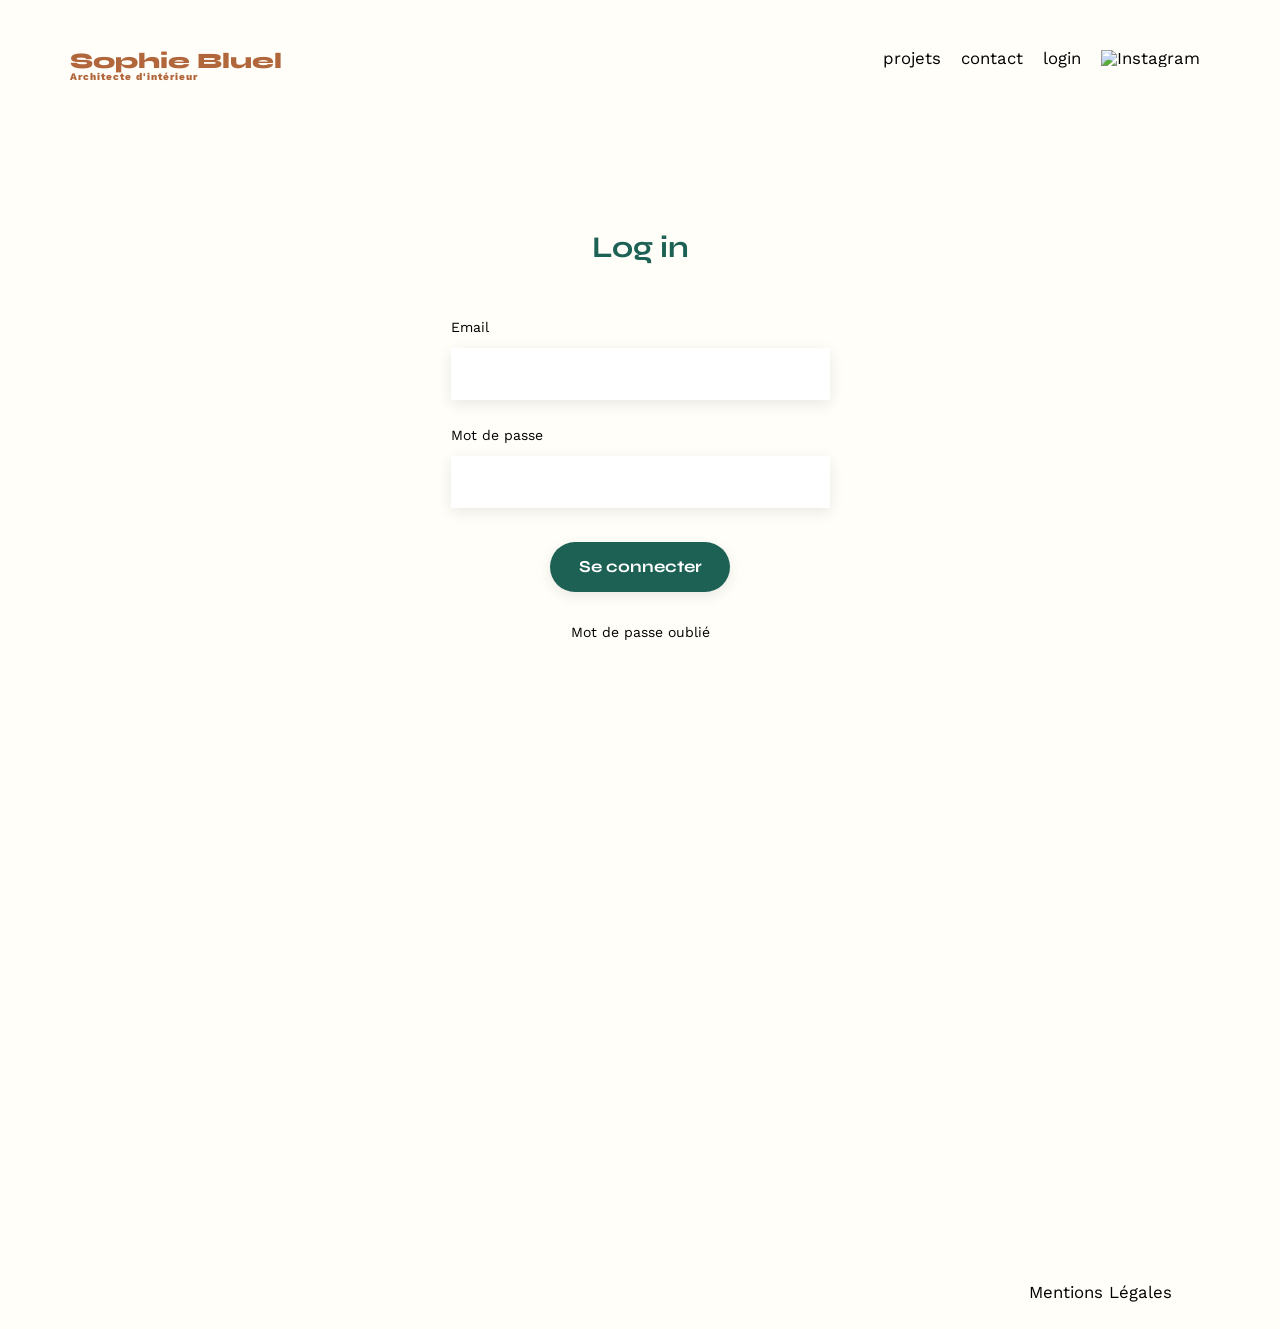
==== FrontEnd/login.html @ 98c7a56c "Ajout page login.html" ====
<!doctype html>
<html lang="fr">
  <head>
    <meta charset="UTF-8" />
    <title>Sophie Bluel - Login</title>
    <meta name="viewport" content="width=device-width, initial-scale=1.0" />
    <link rel="preconnect" href="https://fonts.googleapis.com" />
    <link rel="preconnect" href="https://fonts.gstatic.com" crossorigin />
    <link
      href="https://fonts.googleapis.com/css2?family=Syne:wght@700;800&family=Work+Sans&display=swap"
      rel="stylesheet"
    />
    <meta name="description" content="" />
    <link rel="stylesheet" href="./assets/style.css" />
    <script src="script.js" defer></script>
  </head>
  <body>
    <header>
      <h1>Sophie Bluel <span>Architecte d'intérieur</span></h1>
      <nav>
        <ul>
          <li>projets</li>
          <li>contact</li>
          <li>login</li>
          <!-- mettre en gras login  -->
          <li><img src="./assets/icons/instagram.png" alt="Instagram" /></li>
        </ul>
      </nav>
    </header>
    <section id="login">
      <h2>Log in</h2>
      <form action="#" method="post">
        <label for="email">Email</label>
        <input type="email" name="email" id="email" />
        <label for="passeword">Mot de passe</label>
        <input type="passeword" name="passeword" id="passeword" />
        <input type="submit" value="Se connecter" />
        <p>Mot de passe oublié</p>
        <!-- a souligner ou lien ? -->
      </form>
    </section>
    <footer>
      <nav>
        <ul>
          <li>Mentions Légales</li>
        </ul>
      </nav>
    </footer>
  </body>
</html>
---- FrontEnd/assets/style.css ----
/* http://meyerweb.com/eric/tools/css/reset/
   v2.0 | 20110126
   License: none (public domain)
*/

html, body, div, span, applet, object, iframe,
h1, h2, h3, h4, h5, h6, p, blockquote, pre,
a, abbr, acronym, address, big, cite, code,
del, dfn, em, img, ins, kbd, q, s, samp,
small, strike, strong, sub, sup, tt, var,
b, u, i, center,
dl, dt, dd, ol, ul, li,
fieldset, form, label, legend,
table, caption, tbody, tfoot, thead, tr, th, td,
article, aside, canvas, details, embed,
figure, figcaption, footer, header, hgroup,
menu, nav, output, ruby, section, summary,
time, mark, audio, video {
	margin: 0;
	padding: 0;
	border: 0;
	font-size: 100%;
	font: inherit;
	vertical-align: baseline;
}
/* HTML5 display-role reset for older browsers */
article, aside, details, figcaption, figure,
footer, header, hgroup, menu, nav, section {
	display: block;
}
body {
	line-height: 1;
	background-color: #FFFEF8;
}
ol, ul, a {
	list-style: none;
	color: black;
	text-decoration: none;
}
blockquote, q {
	quotes: none;
}
blockquote:before, blockquote:after,
q:before, q:after {
	content: '';
	content: none;
}
table {
	border-collapse: collapse;
	border-spacing: 0;
}
/** end reset css**/
body {
	max-width: 1140px;
	margin:auto;
	font-family: 'Work Sans' ;
	font-size: 14px;
}
header {
	display: flex;
	justify-content: space-between;
	margin: 50px 0
}
section {
	margin: 50px 0
}

h1{
	display: flex;
	flex-direction: column;
	font-family: 'Syne';
	font-size: 22px;
	font-weight: 800;
	color: #B1663C
}

h1 > span {
	font-family: 'Work Sans';
	font-size:10px;
	letter-spacing: 0.1em;
;
}

h2{
	font-family: 'Syne';
	font-weight: 700;
	font-size: 30px;
	color: #1D6154
}
nav ul {
	display: flex;
	align-items: center;
	list-style-type: none;

}
nav li {
	padding: 0 10px;
	font-size: 1.2em;
}

li:hover {
	color: #B1663C;
}
#introduction {
	display: flex;
	align-items: center;
}
#introduction figure {
	flex: 1
}
#introduction img {
	display: block;
	margin: auto;
	width: 80%;
}

#introduction article {
	flex: 1
}
#introduction h2 {
	margin-bottom: 1em;
}

#introduction p {
	margin-bottom: 0.5em;
}

/* Ajout css bouttons :  */

#portfolio .buttons{
	display: flex;
	flex-direction: row;
	justify-content: center;
	gap: 10px;
	height: 37px;
	padding: 50px 0 50px 0;
}
#portfolio .buttons #tous{
	background-color: #1D6154;
	color: white;
}

#portfolio .buttons button{
	font-family: 'Syne';
	font-weight: 700;
	color: #1D6154;
	background-color: white;
	border: 2px solid #1D6154;
	text-align: center;
	border-radius: 60px ;
	padding: 10px;
}

#portfolio h2 {
	text-align: center;
	margin-bottom: 1em;
}
.gallery {
	width: 100%;
	display: grid;
	grid-template-columns: 1fr 1fr 1fr;
	grid-column-gap: 20px;
	grid-row-gap: 20px;
}

.gallery img {
	width: 100%;

}
#contact{
	width: 50%;
	margin: auto;
}

#login{
	padding-top: 100px;
	width: 379px;
	margin: auto;
	height: 1024px;
}

#contact,
#login > * {
	text-align: center;

}
#contact h2{
	margin-bottom: 20px;
}
form {
	text-align: left;
	margin-top:30px;
	display: flex;
	flex-direction: column;

}

input {
	height: 50px;
	font-size: 1.2em;
	border: none;
	box-shadow: 0px 4px 14px rgba(0, 0, 0, 0.09);
	}
label {
	margin: 2em 0 1em 0;
	display: flex;
	justify-content: flex-start;
	
}
#contact textarea {
	border: none;
	box-shadow: 0px 4px 14px rgba(0, 0, 0, 0.09);
 	resize: none;
	/* pour eviter dagrandir la zone  */
}

input[type="submit"]{
	font-family: 'Syne';
	font-weight: 700;
	color: white;
	background-color: #1D6154;
	margin : 2em auto ;
	width: 180px;
	text-align: center;
	border-radius: 60px ;
}

footer nav ul {
	display: flex;
	justify-content: flex-end;
	margin: 2em
}
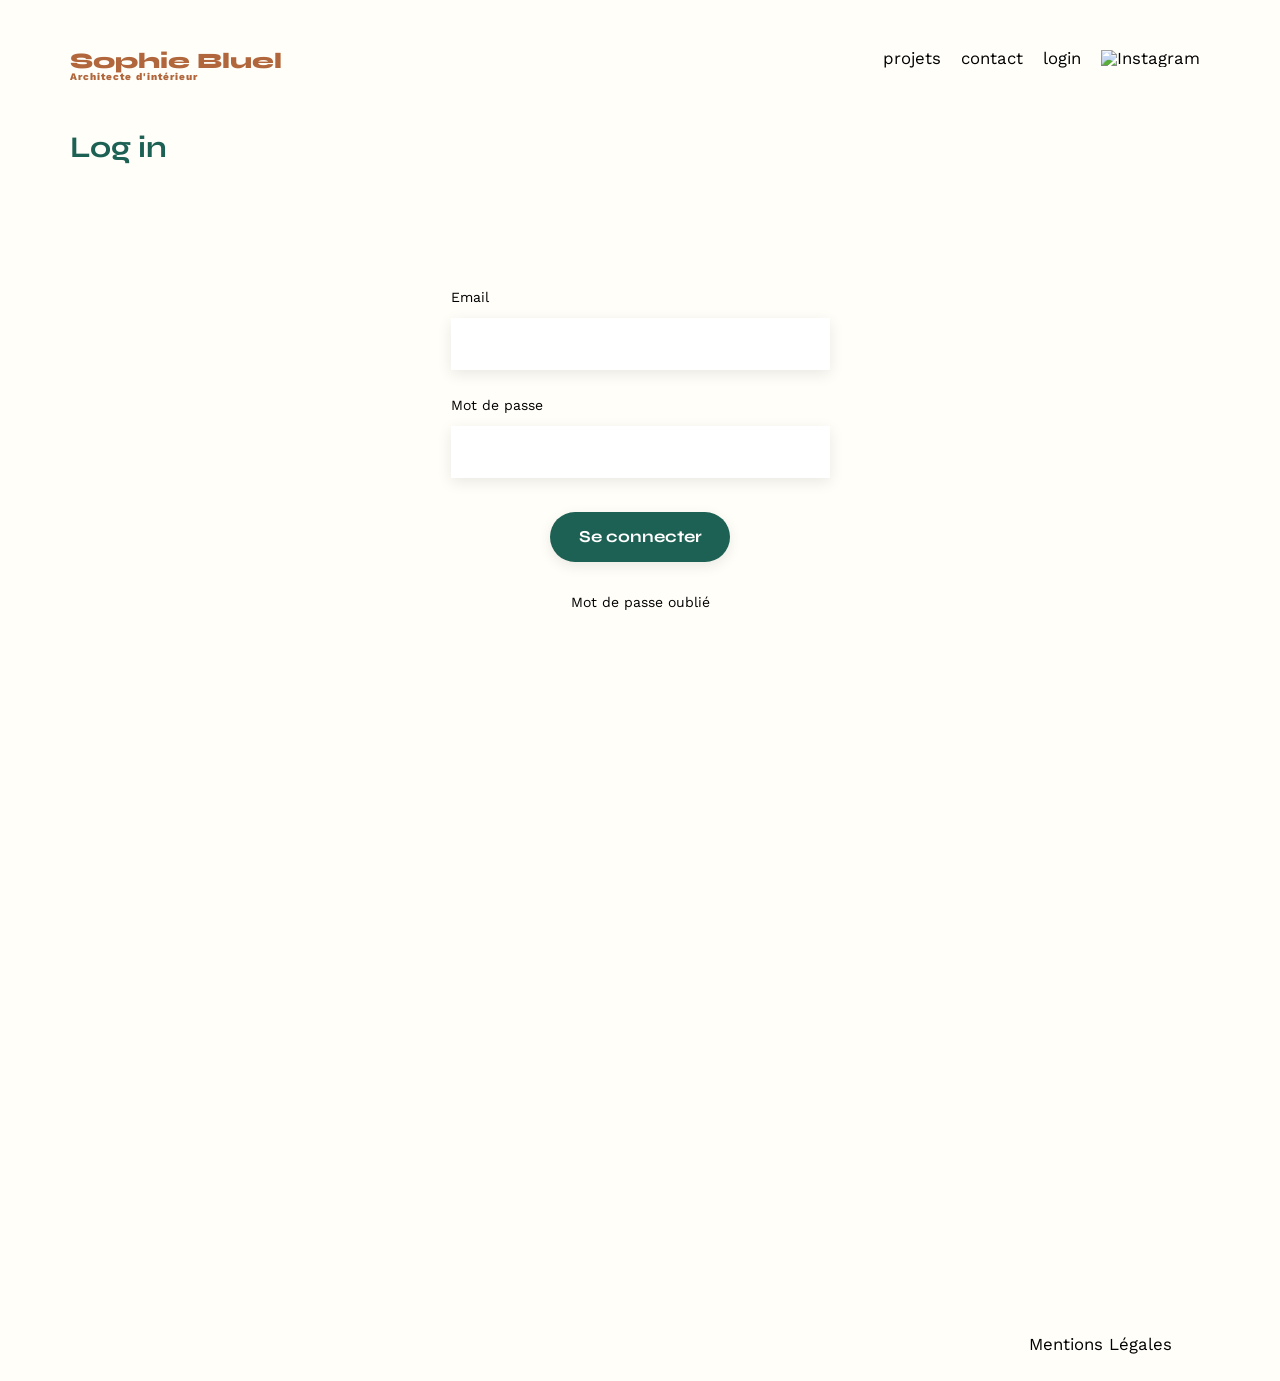
==== commit 6686f5c2: "Fin etape 5.2" ====
--- a/FrontEnd/login.html
+++ b/FrontEnd/login.html
@@ -19,7 +19,7 @@
       <h1>Sophie Bluel <span>Architecte d'intérieur</span></h1>
       <nav>
         <ul>
-          <li>projets</li>
+          <li><a href="index.html">projets</a></li>
           <li>contact</li>
           <li>login</li>
           <!-- mettre en gras login  -->
@@ -27,14 +27,15 @@
         </ul>
       </nav>
     </header>
-    <section id="login">
+    <section>
       <h2>Log in</h2>
-      <form action="#" method="post">
+      <form action="#" method="post" id="login">
         <label for="email">Email</label>
         <input type="email" name="email" id="email" />
-        <label for="passeword">Mot de passe</label>
-        <input type="passeword" name="passeword" id="passeword" />
+        <label for="password">Mot de passe</label>
+        <input type="password" name="password" id="password" />
         <input type="submit" value="Se connecter" />
+        <!-- <p class="error-message"></p> -->
         <p>Mot de passe oublié</p>
         <!-- a souligner ou lien ? -->
       </form>
--- a/FrontEnd/assets/style.css
+++ b/FrontEnd/assets/style.css
@@ -231,3 +231,15 @@
 	margin: 2em
 }
 
+/* Ajout message d'erreur sur login.html:  */
+.error-message {
+  color: red;
+  margin-top: 20px;
+  font-weight: bold;
+}
+
+
+/* a revoir  */
+form p:firstchild{
+	text-decoration: underline;
+}
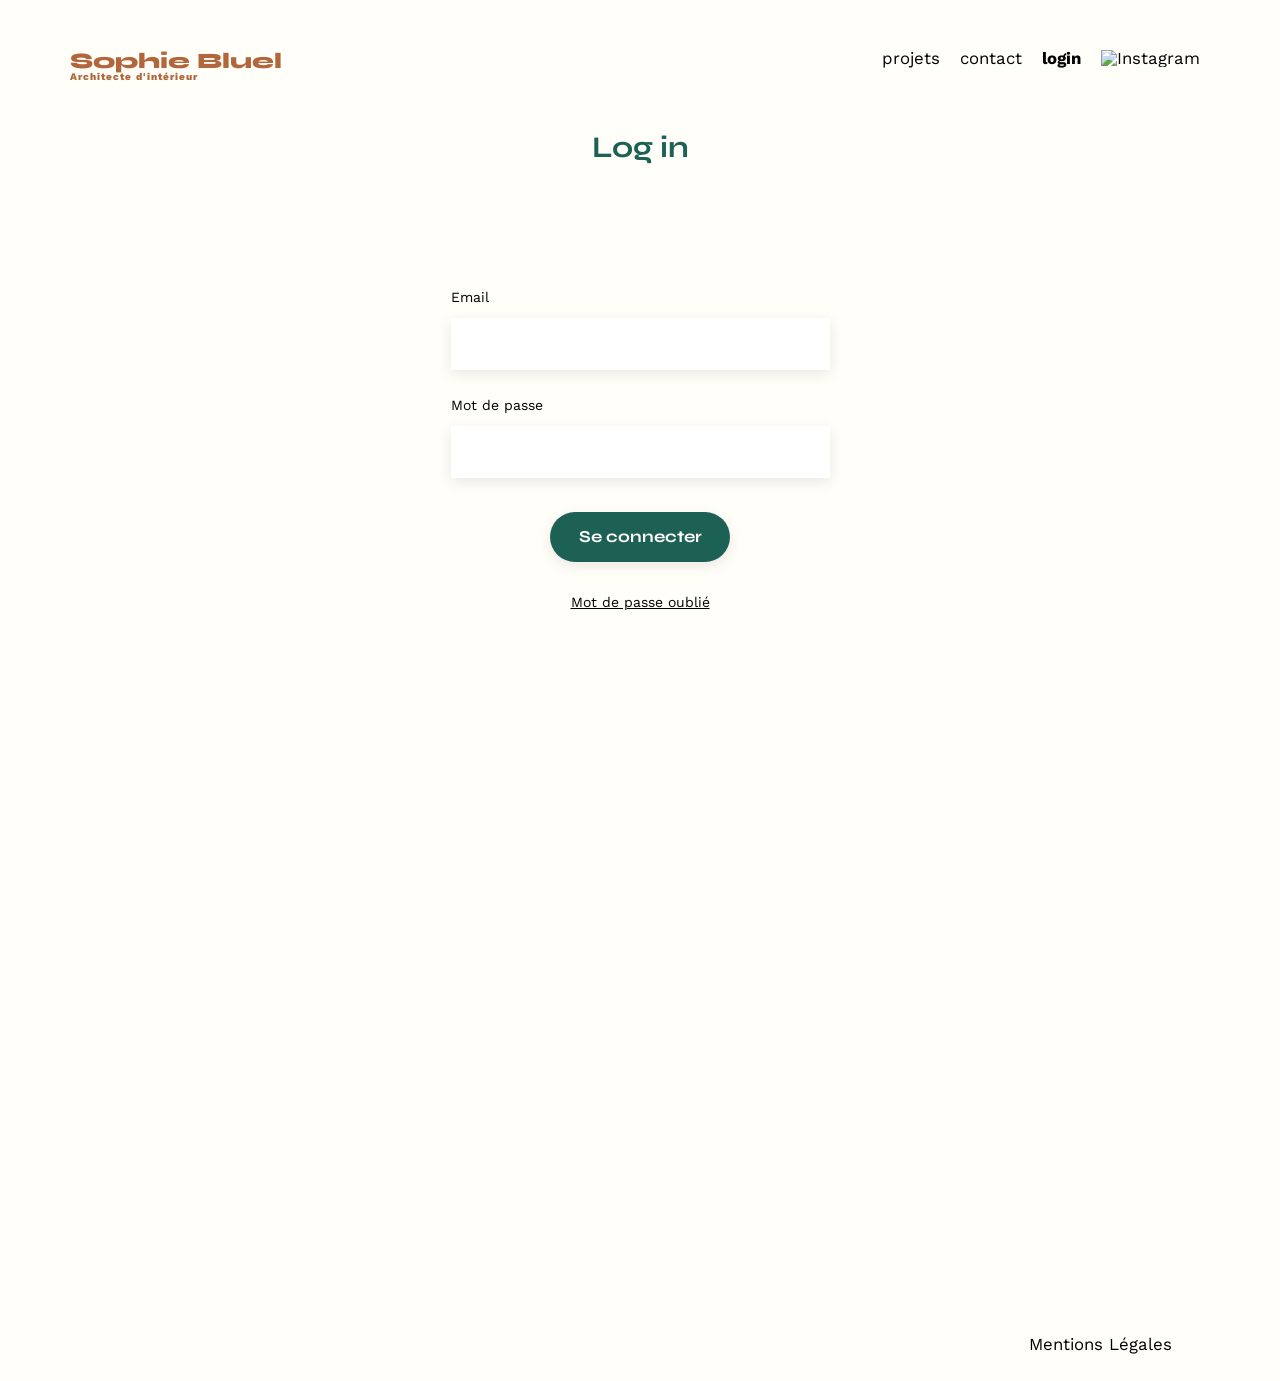
==== commit f238b638: "Fin de ETAPE 5.2 Page de connexion : Elaborez l'authentification de l'utilisateur" ====
--- a/FrontEnd/login.html
+++ b/FrontEnd/login.html
@@ -12,7 +12,7 @@
     />
     <meta name="description" content="" />
     <link rel="stylesheet" href="./assets/style.css" />
-    <script src="script.js" defer></script>
+    <script src="./login.js" defer></script>
   </head>
   <body>
     <header>
@@ -21,13 +21,13 @@
         <ul>
           <li><a href="index.html">projets</a></li>
           <li>contact</li>
-          <li>login</li>
-          <!-- mettre en gras login  -->
+          <li id="logbold">login</li>
           <li><img src="./assets/icons/instagram.png" alt="Instagram" /></li>
         </ul>
       </nav>
     </header>
-    <section>
+    <section id="loginsection">
+      <!-- mettre en gras login dans la nav bar / login centré / pq email centré relou -->
       <h2>Log in</h2>
       <form action="#" method="post" id="login">
         <label for="email">Email</label>
@@ -36,7 +36,7 @@
         <input type="password" name="password" id="password" />
         <input type="submit" value="Se connecter" />
         <!-- <p class="error-message"></p> -->
-        <p>Mot de passe oublié</p>
+        <p id="forgot">Mot de passe oublié</p>
         <!-- a souligner ou lien ? -->
       </form>
     </section>
--- a/FrontEnd/assets/style.css
+++ b/FrontEnd/assets/style.css
@@ -178,6 +178,10 @@
 	margin: auto;
 	height: 1024px;
 }
+#loginsection h2{
+	display: flex;
+	justify-content: center;
+}
 
 #contact,
 #login > * {
@@ -239,7 +243,11 @@
 }
 
 
-/* a revoir  */
-form p:firstchild{
+/* a revoir 
+#login p:last-child {
+  text-decoration: underline;
+} */
+
+#forgot{
 	text-decoration: underline;
 }
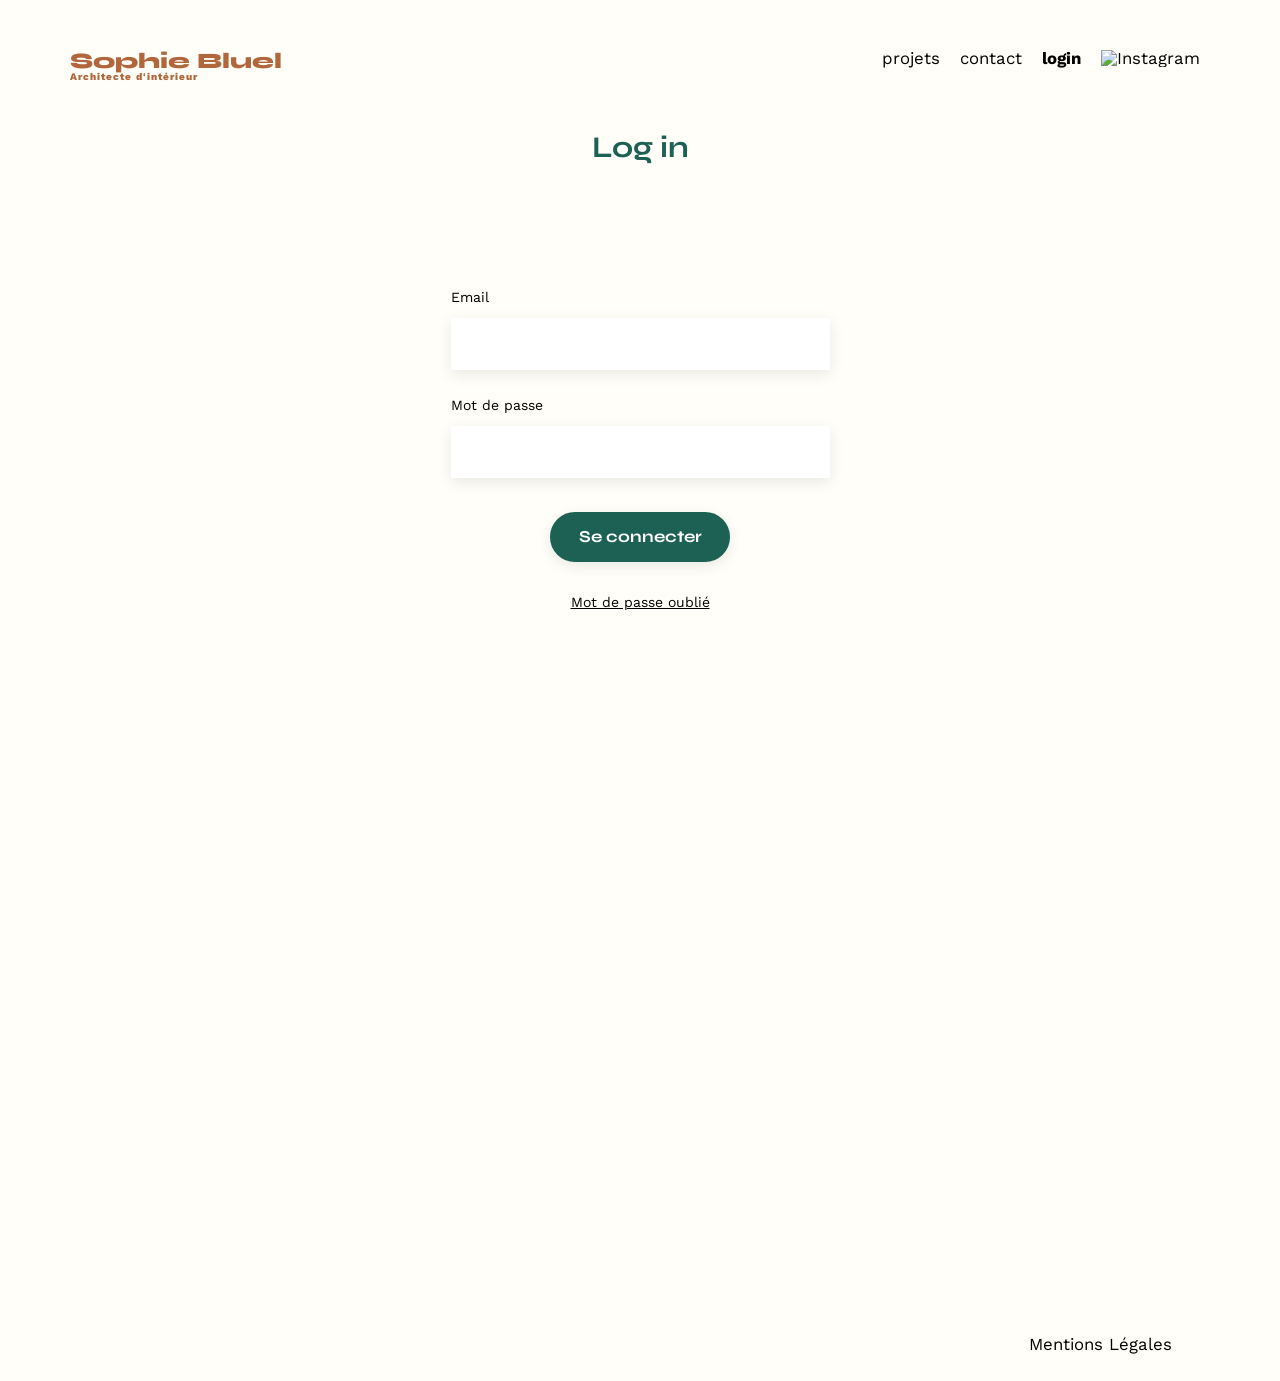
==== commit a4a1bfb3: "Ajout etape 7 , suppression avec poubelle" ====
--- a/FrontEnd/login.html
+++ b/FrontEnd/login.html
@@ -27,7 +27,6 @@
       </nav>
     </header>
     <section id="loginsection">
-      <!-- mettre en gras login dans la nav bar / login centré / pq email centré relou -->
       <h2>Log in</h2>
       <form action="#" method="post" id="login">
         <label for="email">Email</label>
@@ -37,7 +36,6 @@
         <input type="submit" value="Se connecter" />
         <!-- <p class="error-message"></p> -->
         <p id="forgot">Mot de passe oublié</p>
-        <!-- a souligner ou lien ? -->
       </form>
     </section>
     <footer>
--- a/FrontEnd/assets/style.css
+++ b/FrontEnd/assets/style.css
@@ -59,10 +59,15 @@
 header {
 	display: flex;
 	justify-content: space-between;
-	margin: 50px 0
-}
+	margin: 50px 0;
+}
+
+#header-index{
+display: block;
+}
+
 section {
-	margin: 50px 0
+	margin: 50px 0;
 }
 
 h1{
@@ -199,6 +204,11 @@
 
 }
 
+#modalajoutphoto form{
+	width: 70%;
+	margin: 0 auto;
+}
+
 input {
 	height: 50px;
 	font-size: 1.2em;
@@ -217,8 +227,9 @@
  	resize: none;
 	/* pour eviter dagrandir la zone  */
 }
-
-input[type="submit"]{
+/* verifier style bouton ajouter photo */
+input[type="submit"],
+#ajouterPhoto{
 	font-family: 'Syne';
 	font-weight: 700;
 	color: white;
@@ -227,6 +238,8 @@
 	width: 180px;
 	text-align: center;
 	border-radius: 60px ;
+	border: 2px solid #1D6154;
+	cursor: pointer;
 }
 
 footer nav ul {
@@ -250,4 +263,146 @@
 
 #forgot{
 	text-decoration: underline;
-}+}
+
+
+/* Style mode édition :  */
+
+
+#titre{
+	display: flex;
+	justify-content: space-between;
+}
+#titre h1{
+	display: flex;
+	justify-content: left;
+}
+
+#bandeaunoir{
+	display: flex;
+	justify-content: center;
+	align-items: center;
+	gap: 5px;
+	background-color: black;
+	color: white;
+	width: 100%;
+	height: 59px;
+	/* revoir margin top et cotés  */
+}
+
+#modifier{
+	display: flex;
+	gap: 5px;
+}
+
+
+
+/* /* MODALE  *A REVOIR  */
+
+.modal{
+	display: flex;
+  justify-content: center;
+  align-items: center;
+	position: fixed;
+	top : 0;
+	left: 0; 
+	width: 100%;
+	height: 100%;
+	background: rgb(0, 0, 0, 0.8);
+}
+
+.modal-wrapper{
+	position: absolute;
+	display: flex;
+	flex-direction: column;
+	margin: 0;
+	background-color: #fff;
+	width: 600px;
+	height: 600px;
+	/* max-width: calc(100vw-20px);
+	max-height: calc(100vh-20px); */
+	padding: 20px;
+	overflow: auto;
+	/* BARRE POUR DESCENDRE  */
+
+}
+.js-modal-close{
+	padding: 8px 10px;
+	border: none;
+	font-size: 18px;
+	position: absolute;
+	top: 10px;
+	right: 10px;
+	background-color: #fff;
+	cursor: pointer;
+}
+
+/* le trait : */
+#trait {
+    height: 1px;
+    width: 75%;
+    margin: 20px auto 0; /* 👈 espace au-dessus */
+    background-color: #B3B3B3;
+}
+
+/* modal  */
+
+#modal-gallery {
+  width: 100%;
+  display: flex;
+  flex-direction: column;
+  align-items: center; /* ❤️ centre le titre + galerie + bouton */
+}
+
+.titremodale{
+  text-align: center;
+  width: 100%;
+  font-size: 1.5em;
+}
+
+/* Centrer le bouton Ajouter une photo */
+#ajouterPhoto {
+  display: block;
+  margin: 20px auto;
+  height: 36px;
+}
+
+
+.modal-gallery {
+  display: flex;
+  flex-wrap: wrap;
+  gap: 15px;
+  padding: 20px 75px;
+}
+
+/* photos modal OK  */
+.modal-gallery figure {
+  width: 76.86px;
+  height: 102.57px;
+  position: relative; /* indispensable pour place la bin */
+  overflow: hidden;
+  margin: 0;
+}
+
+.modal-gallery img {
+   width: 76.86px;
+  height: 102.57px;
+  object-fit: cover;
+
+}
+
+/* Icône poubelle OK */
+.trash-icon {
+  position: absolute;
+  top: 5px;
+  right: 5px;
+  background-color: black;
+  color: white;
+  padding: 3px;
+  font-size: 11px;
+  border-radius: 2px;
+  cursor: pointer;
+}
+
+/* revoir le style exact de la maquette figma  */
+/* responsive ? */
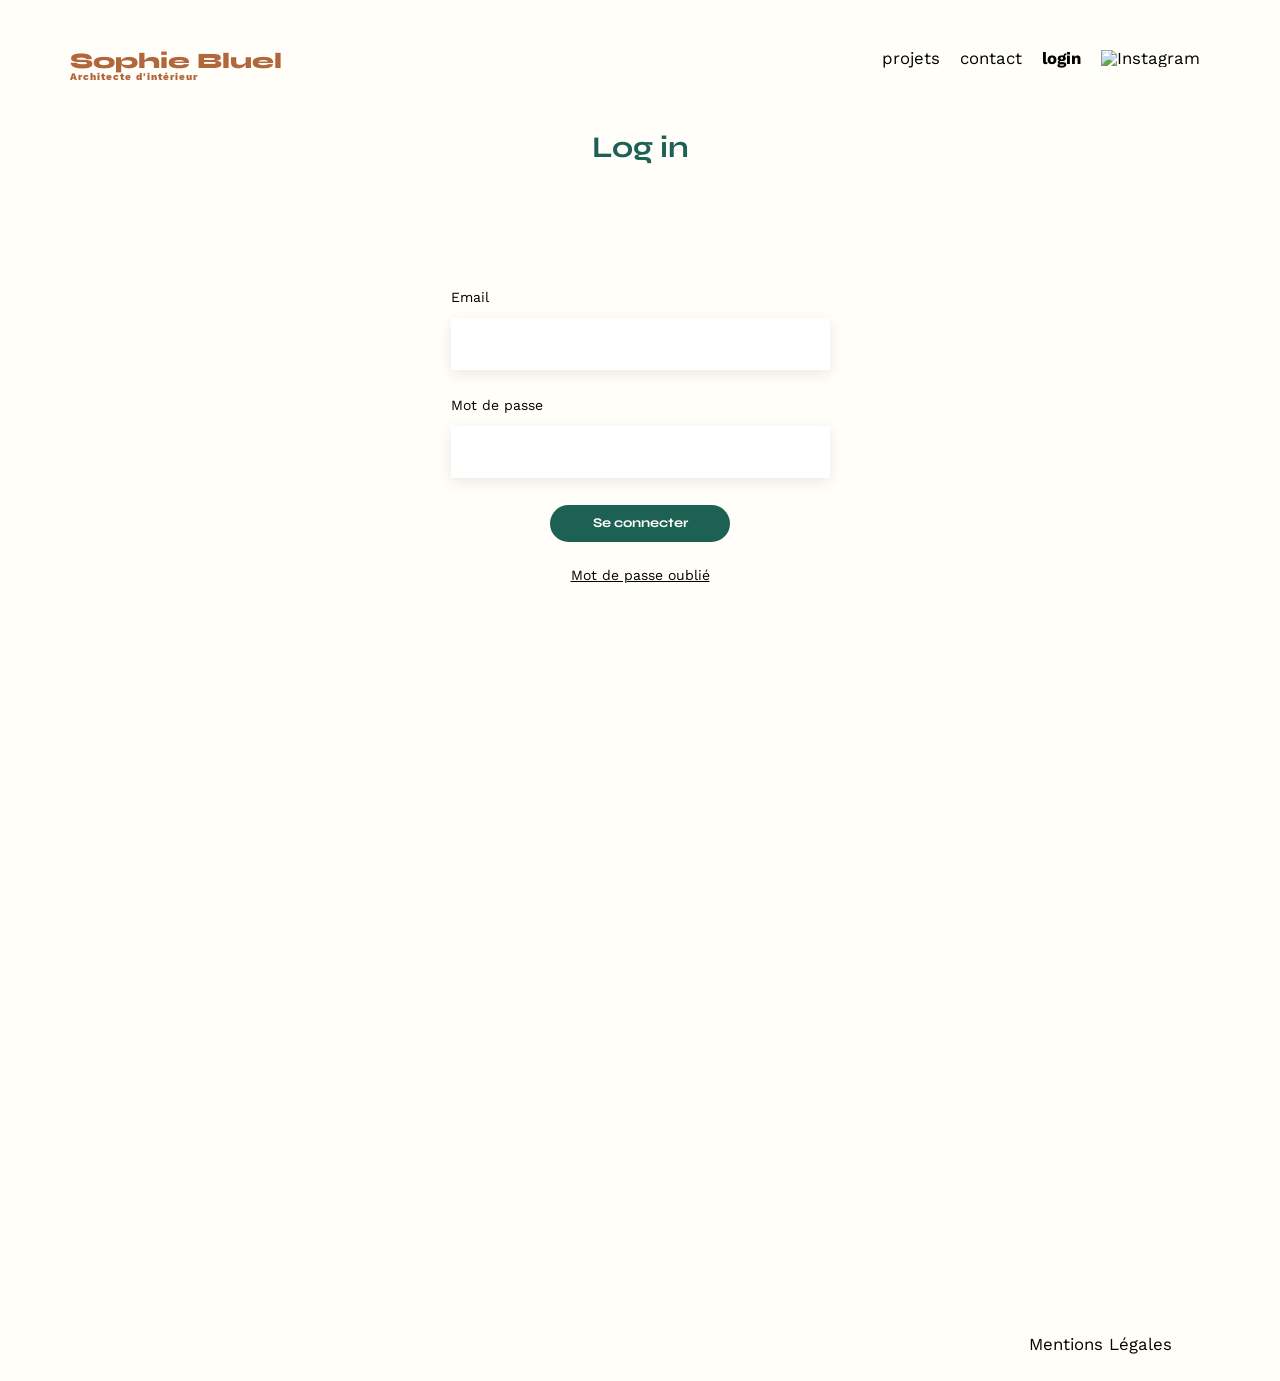
==== commit 1dffcd3c: "Ajout etape 8 , ajouter un nouveau projet" ====
--- a/FrontEnd/login.html
+++ b/FrontEnd/login.html
@@ -33,7 +33,7 @@
         <input type="email" name="email" id="email" />
         <label for="password">Mot de passe</label>
         <input type="password" name="password" id="password" />
-        <input type="submit" value="Se connecter" />
+        <button type="submit">Se connecter</button>
         <!-- <p class="error-message"></p> -->
         <p id="forgot">Mot de passe oublié</p>
       </form>
--- a/FrontEnd/assets/style.css
+++ b/FrontEnd/assets/style.css
@@ -20,7 +20,9 @@
 	padding: 0;
 	border: 0;
 	font-size: 100%;
+	/* pour dire que l'elément à la meme police que son parent :  */
 	font: inherit;
+	/* pour que l'élement s’aligne correctement avec le texte :  */
 	vertical-align: baseline;
 }
 /* HTML5 display-role reset for older browsers */
@@ -29,6 +31,7 @@
 	display: block;
 }
 body {
+	/* un espacement neutre entre les lignes, 1.5 pour augmenter l'espace  */
 	line-height: 1;
 	background-color: #FFFEF8;
 }
@@ -37,14 +40,20 @@
 	color: black;
 	text-decoration: none;
 }
+/* Supprime les guillemets automatiques.  */
 blockquote, q {
 	quotes: none;
 }
+
+/* Supprime tout contenu ajouté automatiquement autour des citations. */
+
 blockquote:before, blockquote:after,
 q:before, q:after {
 	content: '';
 	content: none;
 }
+
+/* Supprime les espaces et fusionne les bordures dans les tableaux. */
 table {
 	border-collapse: collapse;
 	border-spacing: 0;
@@ -62,12 +71,16 @@
 	margin: 50px 0;
 }
 
+/* seulement le header de index.html  */
 #header-index{
 display: block;
 }
 
 section {
 	margin: 50px 0;
+}
+#portfolio{
+	margin: 100px 0;
 }
 
 h1{
@@ -78,12 +91,13 @@
 	font-weight: 800;
 	color: #B1663C
 }
-
+/* cible seulement les <span> qui sont directement à l’intérieur d’un <h1>. Le > signifie enfant direct.
+ */
 h1 > span {
 	font-family: 'Work Sans';
 	font-size:10px;
+	/* espace entre les lettres  */
 	letter-spacing: 0.1em;
-;
 }
 
 h2{
@@ -95,15 +109,14 @@
 nav ul {
 	display: flex;
 	align-items: center;
-	list-style-type: none;
-
+	/* list-style-type: none; doublon  */
 }
 nav li {
 	padding: 0 10px;
 	font-size: 1.2em;
 }
 
-li:hover {
+li a:hover {
 	color: #B1663C;
 }
 #introduction {
@@ -111,9 +124,13 @@
 	align-items: center;
 }
 #introduction figure {
-	flex: 1
+	flex: 1;
+	/* flex: 1 : indique que cet élément doit prendre tout l’espace disponible dans son conteneur flex. */
 }
 #introduction img {
+/* Par défaut, les <img> sont des éléments inline (comme <span>).
+display: block transforme l’image en élément bloc, ce qui permet :
+de gérer facilement la largeur (width) */
 	display: block;
 	margin: auto;
 	width: 80%;
@@ -134,11 +151,10 @@
 
 #portfolio .buttons{
 	display: flex;
-	flex-direction: row;
 	justify-content: center;
 	gap: 10px;
-	height: 37px;
-	padding: 50px 0 50px 0;
+	height: 38px;
+	padding: 40px 0;
 }
 #portfolio .buttons #tous{
 	background-color: #1D6154;
@@ -146,6 +162,7 @@
 }
 
 #portfolio .buttons button{
+	cursor: pointer;
 	font-family: 'Syne';
 	font-weight: 700;
 	color: #1D6154;
@@ -156,9 +173,10 @@
 	padding: 10px;
 }
 
+
 #portfolio h2 {
 	text-align: center;
-	margin-bottom: 1em;
+	/* margin-bottom: 1em; */
 }
 .gallery {
 	width: 100%;
@@ -177,6 +195,22 @@
 	margin: auto;
 }
 
+#contact,
+#login > * {
+	/* tous les enfants directs de l’élément avec id="login" auront le texte centré. */
+	text-align: center;
+}
+#contact h2{
+	margin-bottom: 20px;
+}
+form {
+	text-align: left;
+	margin-top:30px;
+	display: flex;
+	flex-direction: column;
+}
+
+/* CSS LOGIN */
 #login{
 	padding-top: 100px;
 	width: 379px;
@@ -188,28 +222,9 @@
 	justify-content: center;
 }
 
-#contact,
-#login > * {
-	text-align: center;
-
-}
-#contact h2{
-	margin-bottom: 20px;
-}
-form {
-	text-align: left;
-	margin-top:30px;
-	display: flex;
-	flex-direction: column;
-
-}
-
-#modalajoutphoto form{
-	width: 70%;
-	margin: 0 auto;
-}
-
-input {
+/* INPUT  */
+input,
+select {
 	height: 50px;
 	font-size: 1.2em;
 	border: none;
@@ -219,7 +234,6 @@
 	margin: 2em 0 1em 0;
 	display: flex;
 	justify-content: flex-start;
-	
 }
 #contact textarea {
 	border: none;
@@ -227,21 +241,25 @@
  	resize: none;
 	/* pour eviter dagrandir la zone  */
 }
-/* verifier style bouton ajouter photo */
+
 input[type="submit"],
-#ajouterPhoto{
+button[type="submit"],
+#ajouterPhoto,
+#btn-valider{
 	font-family: 'Syne';
 	font-weight: 700;
 	color: white;
 	background-color: #1D6154;
 	margin : 2em auto ;
 	width: 180px;
+	height: 37px;
 	text-align: center;
 	border-radius: 60px ;
 	border: 2px solid #1D6154;
 	cursor: pointer;
 }
 
+/* FOOTER  */
 footer nav ul {
 	display: flex;
 	justify-content: flex-end;
@@ -255,29 +273,17 @@
   font-weight: bold;
 }
 
-
-/* a revoir 
-#login p:last-child {
-  text-decoration: underline;
-} */
-
 #forgot{
 	text-decoration: underline;
 }
 
-
 /* Style mode édition :  */
 
-
 #titre{
 	display: flex;
 	justify-content: space-between;
-}
-#titre h1{
-	display: flex;
-	justify-content: left;
-}
-
+	align-items: center;
+}
 #bandeaunoir{
 	display: flex;
 	justify-content: center;
@@ -285,27 +291,33 @@
 	gap: 5px;
 	background-color: black;
 	color: white;
-	width: 100%;
 	height: 59px;
-	/* revoir margin top et cotés  */
+	position: fixed;
+    top: 0;
+    left: 0;
+    width: 100%; 
+    margin: 0;
+}
+/* class ajoutée via js pour espacer bandeau et titre  */
+.bandeau{
+	margin-top: 100px;
 }
 
 #modifier{
+	/* style via JS  */
 	display: flex;
 	gap: 5px;
 }
 
-
-
-/* /* MODALE  *A REVOIR  */
+/* /* MODALE partie 1 * */
 
 .modal{
 	display: flex;
-  justify-content: center;
-  align-items: center;
+  	justify-content: center;
+  	align-items: center;
 	position: fixed;
 	top : 0;
-	left: 0; 
+	/* left: 0;  */
 	width: 100%;
 	height: 100%;
 	background: rgb(0, 0, 0, 0.8);
@@ -313,9 +325,9 @@
 
 .modal-wrapper{
 	position: absolute;
-	display: flex;
+	/* display: flex;
 	flex-direction: column;
-	margin: 0;
+	margin: 0; */
 	background-color: #fff;
 	width: 600px;
 	height: 600px;
@@ -324,10 +336,11 @@
 	padding: 20px;
 	overflow: auto;
 	/* BARRE POUR DESCENDRE  */
-
-}
+	border-radius: 10px;
+
+}
+/* croix pour fermer  */
 .js-modal-close{
-	padding: 8px 10px;
 	border: none;
 	font-size: 18px;
 	position: absolute;
@@ -336,38 +349,24 @@
 	background-color: #fff;
 	cursor: pointer;
 }
-
-/* le trait : */
-#trait {
-    height: 1px;
-    width: 75%;
-    margin: 20px auto 0; /* 👈 espace au-dessus */
-    background-color: #B3B3B3;
-}
-
-/* modal  */
-
-#modal-gallery {
-  width: 100%;
-  display: flex;
-  flex-direction: column;
-  align-items: center; /* ❤️ centre le titre + galerie + bouton */
-}
-
 .titremodale{
   text-align: center;
   width: 100%;
   font-size: 1.5em;
 }
 
-/* Centrer le bouton Ajouter une photo */
-#ajouterPhoto {
-  display: block;
-  margin: 20px auto;
-  height: 36px;
-}
-
-
+/* Icône poubelle OK */
+.trash-icon {
+	position: absolute;
+	top: 5px;
+	right: 5px;
+	background-color: black;
+	color: white;
+	padding: 3px;
+	font-size: 11px;
+	border-radius: 2px;
+	cursor: pointer;
+}
 .modal-gallery {
   display: flex;
   flex-wrap: wrap;
@@ -388,21 +387,75 @@
    width: 76.86px;
   height: 102.57px;
   object-fit: cover;
-
-}
-
-/* Icône poubelle OK */
-.trash-icon {
-  position: absolute;
-  top: 5px;
-  right: 5px;
-  background-color: black;
-  color: white;
-  padding: 3px;
-  font-size: 11px;
-  border-radius: 2px;
-  cursor: pointer;
-}
-
-/* revoir le style exact de la maquette figma  */
-/* responsive ? */+}
+
+/* le trait : */
+.trait {
+    height: 1px;
+    width: 75%;
+    margin: 30px auto; 
+    background-color: #B3B3B3;
+}
+/* Centrer le bouton Ajouter une photo */
+#ajouterPhoto,
+#btn-valider{
+  display: block; 
+}
+
+/* Modale partie 2 */
+
+#modalajoutphoto{
+	margin: 0;
+}
+#modalajoutphoto h3{
+margin: 30px auto;
+}
+
+#retourgalerie{
+	border: none;
+	font-size: 18px;
+	position: absolute;
+	top: 10px;
+	left: 10px;
+	background-color: #fff;
+	cursor: pointer;
+}
+
+#upload-zone{
+	display: flex;
+	flex-direction: column;
+	align-items: center;
+	background-color: #E8F1F6;
+	width: 71%;
+	height: 169px;
+	margin: 0 auto;
+	padding: 14px;
+}
+
+#btn-add-photo{
+	font-family: 'Syne';
+	font-weight: 700;
+	color: #306685;
+	background-color: #CBD6DC;
+	margin : 2em auto ;
+	width: 180px;
+	height: 37px;
+	text-align: center;
+	border-radius: 60px ;
+	border: 2px solid #CBD6DC;
+	cursor: pointer;
+}
+.fa-image{
+	color: #B9C5CC;
+	font-size: 76px;
+}
+
+#modalajoutphoto form{
+	width: 75%;
+	margin: 0 auto;
+}
+
+/* #btn-valider:disabled {
+  background-color: #A7A7A7;
+  cursor: not-allowed;
+} */
